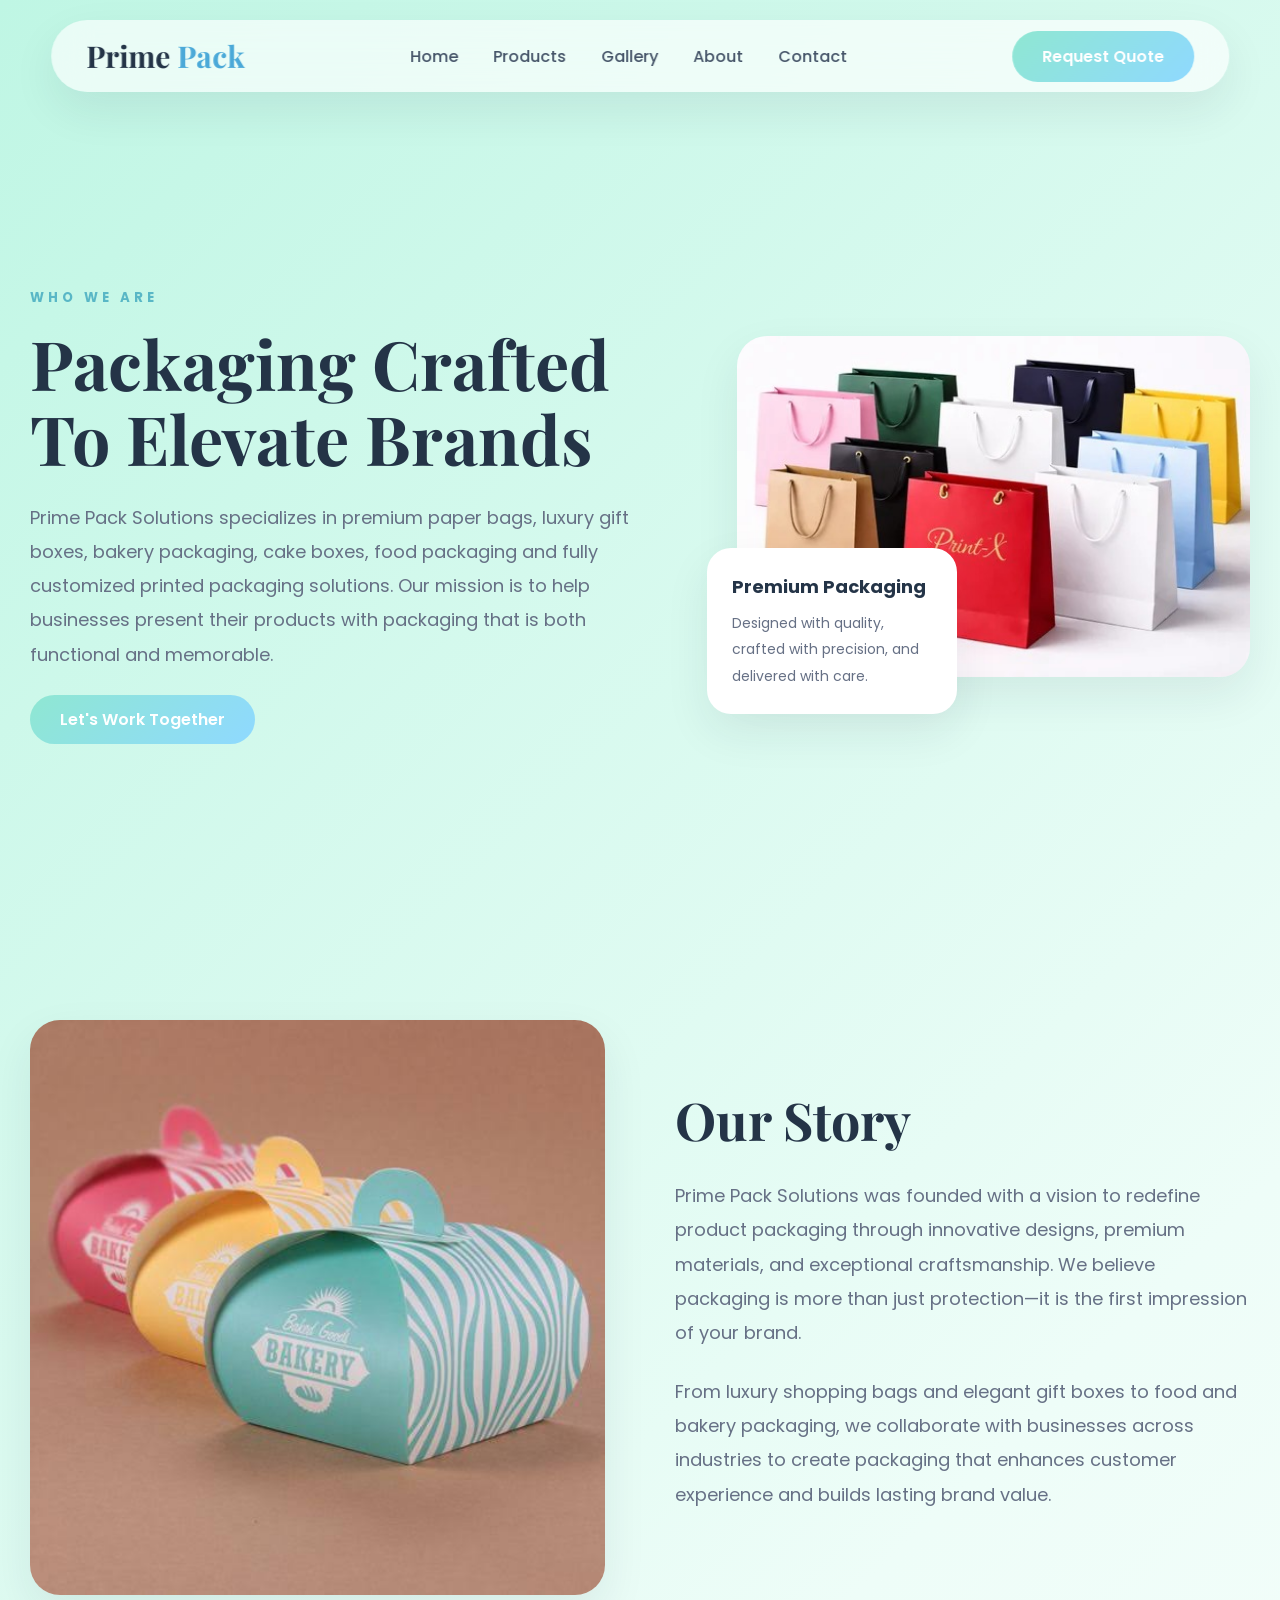
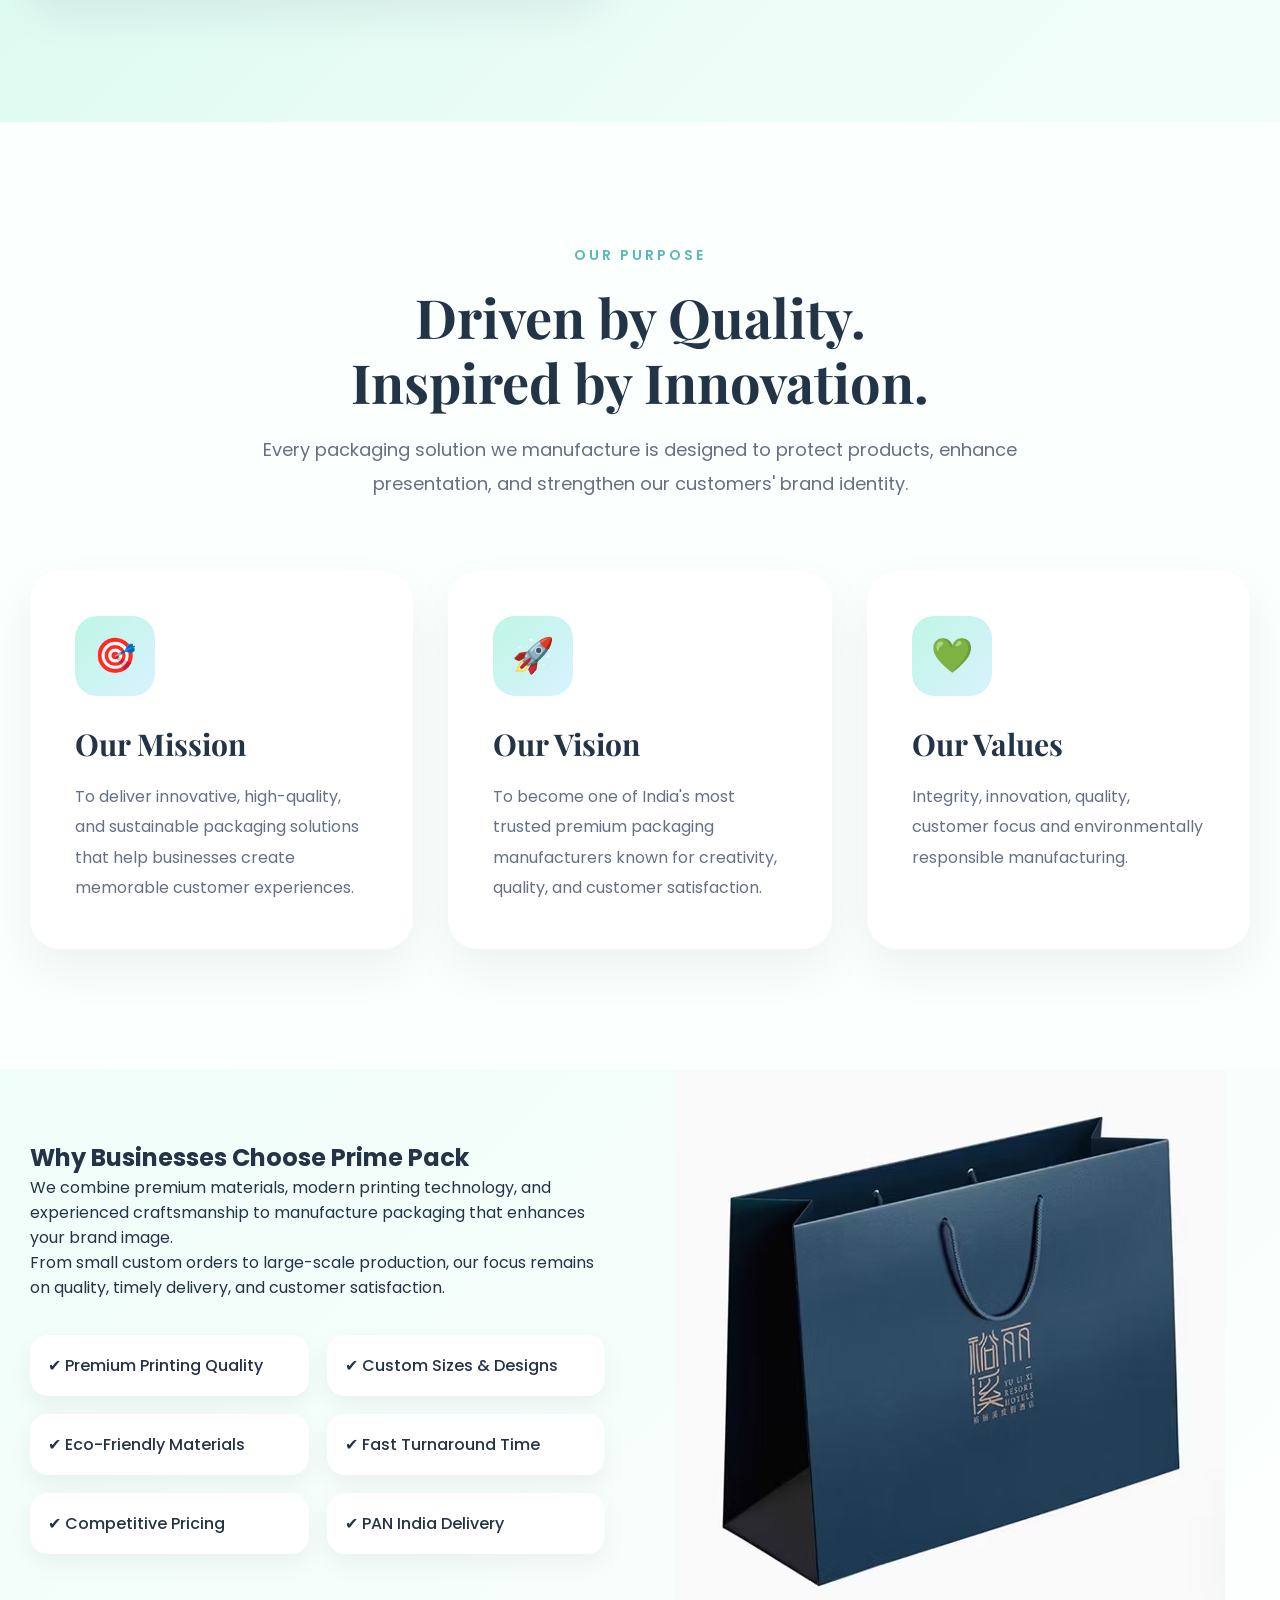
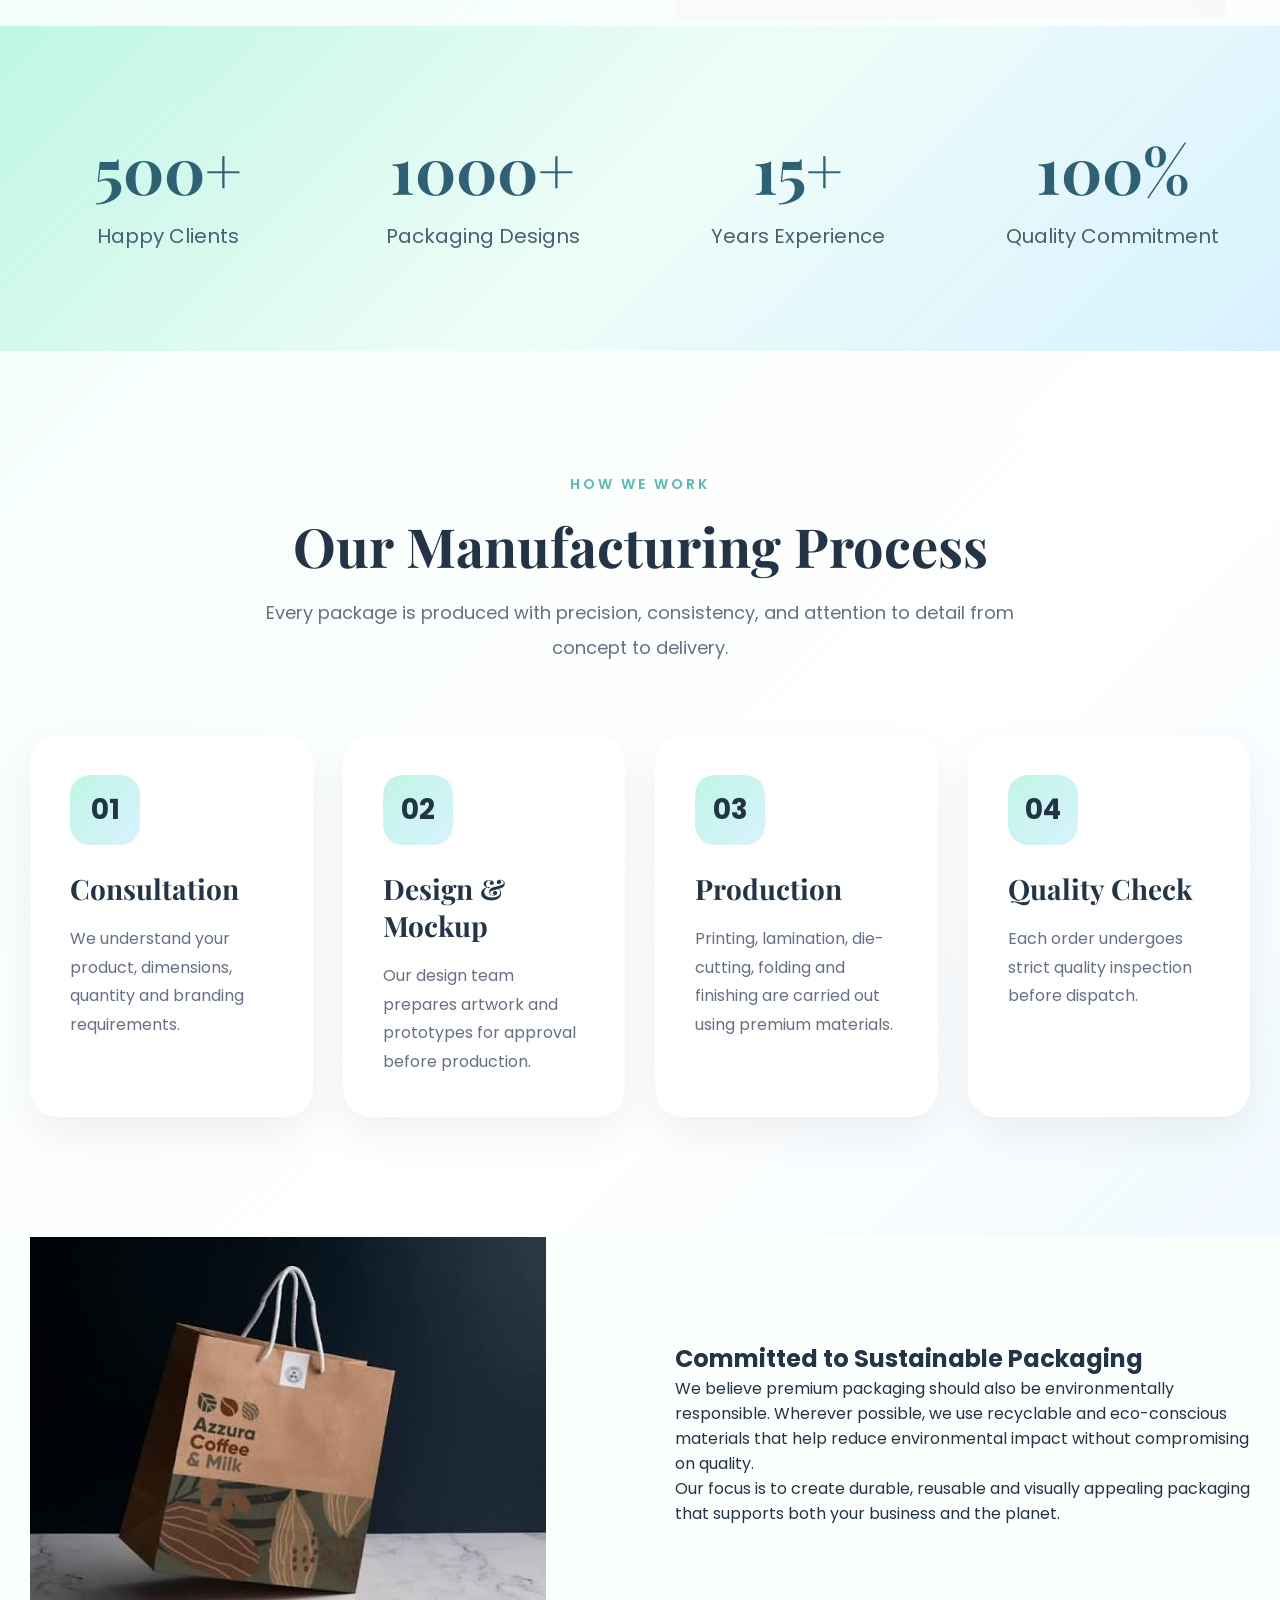
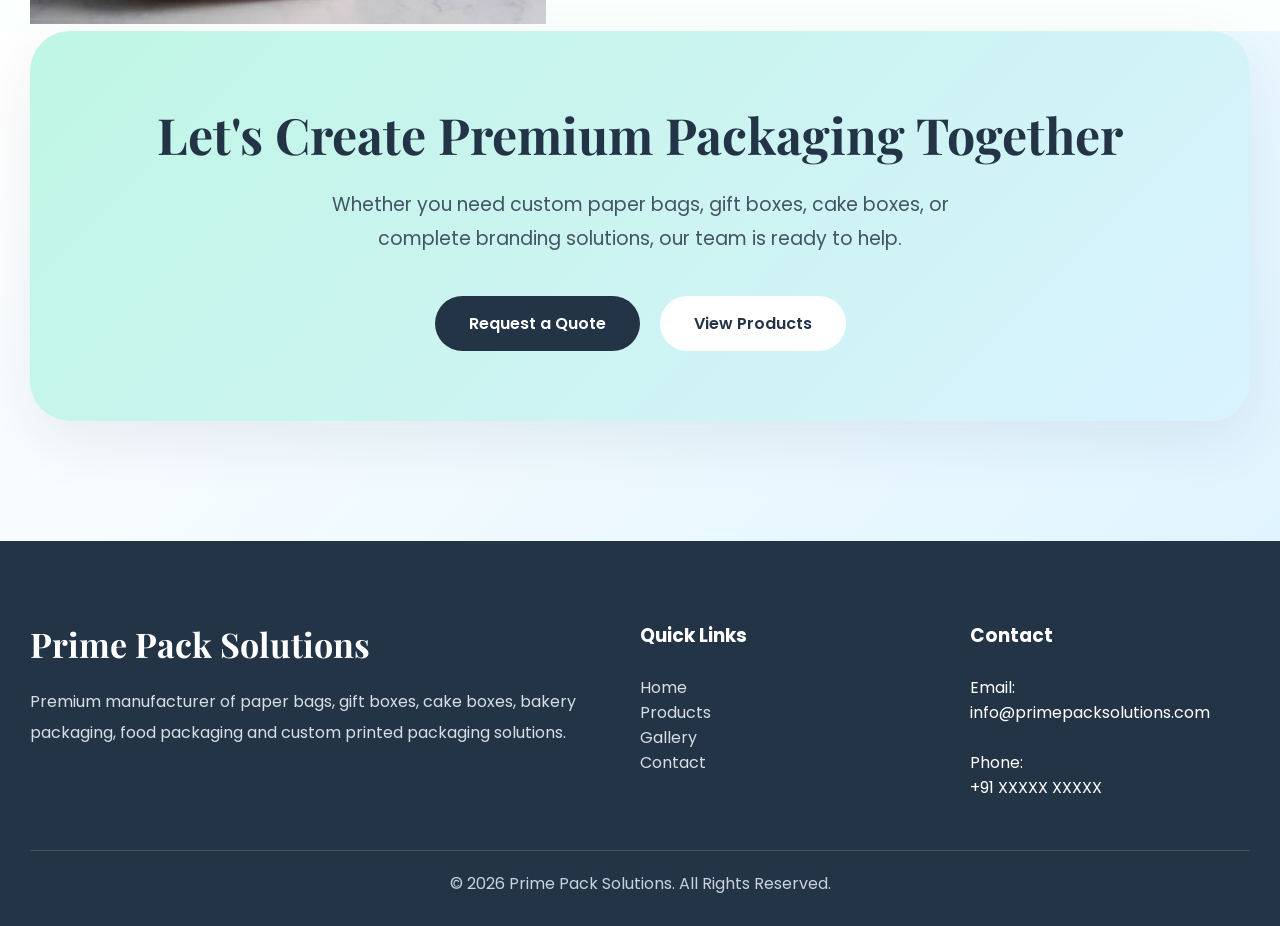
==== about.html @ acff88dc "Built the skeleton" ====
<!DOCTYPE html>
<html lang="en">

<head>

<meta charset="UTF-8">

<meta name="viewport"
content="width=device-width, initial-scale=1.0">

<title>
About | Prime Pack Solutions
</title>

<link rel="preconnect"
href="https://fonts.googleapis.com">

<link rel="preconnect"
href="https://fonts.gstatic.com"
crossorigin>

<link href="https://fonts.googleapis.com/css2?family=Poppins:wght@300;400;500;600;700&family=Playfair+Display:wght@700;800&display=swap"
rel="stylesheet">

<style>

:root{

--mint:#bff6e4;

--mint-light:#eefdf8;

--blue:#d9f2ff;

--pink:#ffe5ef;

--white:#ffffff;

--text:#243447;

--gray:#667085;

--shadow:
0 18px 45px rgba(20,40,70,.08);

}

*{

margin:0;

padding:0;

box-sizing:border-box;

}

html{

scroll-behavior:smooth;

}

body{

font-family:Poppins,sans-serif;

color:var(--text);

background:

linear-gradient(
135deg,
#bff6e4 0%,
#eefdf8 35%,
#ffffff 70%,
#d9f2ff 100%);

overflow-x:hidden;

}

.container{

max-width:1300px;

margin:auto;

padding:0 30px;

}

/* Navigation */

nav{

position:fixed;

top:20px;

left:50%;

transform:translateX(-50%);

width:92%;

height:72px;

background:rgba(255,255,255,.65);

backdrop-filter:blur(18px);

border-radius:60px;

display:flex;

justify-content:space-between;

align-items:center;

padding:0 35px;

box-shadow:var(--shadow);

z-index:999;

}

.logo{

font-size:30px;

font-family:'Playfair Display',serif;

font-weight:bold;

}

.logo span{

color:#4ba9d8;

}

nav ul{

display:flex;

list-style:none;

gap:35px;

}

nav ul li a{

text-decoration:none;

color:#455468;

font-weight:500;

transition:.3s;

}

nav ul li a:hover{

color:#4ba9d8;

}

.quote-btn{

padding:13px 30px;

border-radius:50px;

background:

linear-gradient(
135deg,
#8fe7d2,
#8fd9ff);

text-decoration:none;

color:white;

font-weight:600;

}

/* Hero */

.hero{

min-height:100vh;

display:grid;

grid-template-columns:1.1fr .9fr;

align-items:center;

gap:80px;

padding-top:120px;

}

.hero h5{

letter-spacing:4px;

text-transform:uppercase;

color:#59b7c6;

margin-bottom:18px;

}

.hero h1{

font-family:'Playfair Display',serif;

font-size:68px;

line-height:1.1;

margin-bottom:25px;

}

.hero p{

font-size:18px;

line-height:1.9;

color:#667085;

margin-bottom:35px;

}

.hero-image{

position:relative;

}

.hero-image img{

width:100%;

border-radius:30px;

box-shadow:var(--shadow);

}

.floating-card{

position:absolute;

bottom:-30px;

left:-30px;

background:white;

padding:25px;

border-radius:24px;

box-shadow:var(--shadow);

max-width:250px;

}

.floating-card h3{

font-size:18px;

margin-bottom:10px;

}

.floating-card p{

font-size:14px;

color:#667085;

margin:0;

}

/* Story */

.story{

padding:120px 0;

}

.story-grid{

display:grid;

grid-template-columns:1fr 1fr;

gap:70px;

align-items:center;

}

.story img{

width:100%;

border-radius:30px;

box-shadow:var(--shadow);

}

.story h2{

font-family:'Playfair Display',serif;

font-size:52px;

margin-bottom:25px;

}

.story p{

font-size:18px;

line-height:1.9;

color:#667085;

margin-bottom:25px;

}

@media(max-width:900px){

.hero,
.story-grid{

grid-template-columns:1fr;

}

nav ul{

display:none;

}

.hero h1{

font-size:44px;

}

.story h2{

font-size:40px;

}

}

</style>

</head>

<body>

<nav>

<div class="logo">

Prime <span>Pack</span>

</div>

<ul>

<li><a href="index.html">Home</a></li>

<li><a href="products.html">Products</a></li>

<li><a href="gallery.html">Gallery</a></li>

<li><a href="about.html">About</a></li>

<li><a href="contact.html">Contact</a></li>

</ul>

<a href="contact.html" class="quote-btn">

Request Quote

</a>

</nav>

<section class="hero container">

<div>

<h5>

Who We Are

</h5>

<h1>

Packaging

Crafted

To

Elevate

Brands

</h1>

<p>

Prime Pack Solutions specializes in premium paper bags, luxury gift boxes,
bakery packaging, cake boxes, food packaging and fully customized printed
packaging solutions. Our mission is to help businesses present their products
with packaging that is both functional and memorable.

</p>

<a href="contact.html" class="quote-btn">

Let's Work Together

</a>

</div>

<div class="hero-image">

<img src="images/PP_Bags_6.jpeg">

<div class="floating-card">

<h3>

Premium Packaging

</h3>

<p>

Designed with quality,
crafted with precision,
and delivered with care.

</p>

</div>

</div>

</section>

<section class="story">

<div class="container">

<div class="story-grid">

<div>

<img src="images/PP_CakeBox_3.jpeg">

</div>

<div>

<h2>

Our Story

</h2>

<p>

Prime Pack Solutions was founded with a vision to redefine product packaging
through innovative designs, premium materials, and exceptional craftsmanship.
We believe packaging is more than just protection—it is the first impression
of your brand.

</p>

<p>

From luxury shopping bags and elegant gift boxes to food and bakery packaging,
we collaborate with businesses across industries to create packaging that
enhances customer experience and builds lasting brand value.

</p>

</div>

</div>

</div>

</section>

<!-- ==========================================
MISSION • VISION • VALUES
========================================== -->

<section class="mission-section">

<div class="container">

<div class="section-heading">

<span>OUR PURPOSE</span>

<h2>Driven by Quality.<br>Inspired by Innovation.</h2>

<p>
Every packaging solution we manufacture is designed to
protect products, enhance presentation, and strengthen
our customers' brand identity.
</p>

</div>

<div class="mission-grid">

<div class="mission-card">

<div class="icon-box">🎯</div>

<h3>Our Mission</h3>

<p>

To deliver innovative,
high-quality,
and sustainable packaging solutions
that help businesses create memorable customer experiences.

</p>

</div>

<div class="mission-card">

<div class="icon-box">🚀</div>

<h3>Our Vision</h3>

<p>

To become one of India's most trusted
premium packaging manufacturers
known for creativity,
quality,
and customer satisfaction.

</p>

</div>

<div class="mission-card">

<div class="icon-box">💚</div>

<h3>Our Values</h3>

<p>

Integrity,
innovation,
quality,
customer focus
and environmentally responsible manufacturing.

</p>

</div>

</div>

</div>

</section>

<style>

.mission-section{

padding:120px 0;

background:#fbfffd;

}

.section-heading{

max-width:760px;

margin:auto auto 70px;

text-align:center;

}

.section-heading span{

letter-spacing:3px;

font-size:14px;

font-weight:600;

color:#5bb9b5;

}

.section-heading h2{

font-family:'Playfair Display',serif;

font-size:54px;

margin:18px 0;

line-height:1.2;

}

.section-heading p{

font-size:18px;

line-height:1.9;

color:#667085;

}

.mission-grid{

display:grid;

grid-template-columns:repeat(auto-fit,minmax(280px,1fr));

gap:35px;

}

.mission-card{

background:white;

padding:45px;

border-radius:30px;

box-shadow:0 20px 50px rgba(0,0,0,.06);

transition:.35s;

}

.mission-card:hover{

transform:translateY(-10px);

}

.icon-box{

width:80px;

height:80px;

border-radius:22px;

display:flex;

align-items:center;

justify-content:center;

font-size:34px;

background:linear-gradient(
135deg,
#bff6e4,
#d9f2ff);

margin-bottom:28px;

}

.mission-card h3{

font-family:'Playfair Display';

font-size:30px;

margin-bottom:18px;

}

.mission-card p{

line-height:1.9;

color:#667085;

}

</style>

<!-- ==========================================
WHY PRIME PACK
========================================== -->

<section>

<div class="container">

<div class="story-grid">

<div>

<h2>

Why Businesses Choose Prime Pack

</h2>

<p>

We combine premium materials,
modern printing technology,
and experienced craftsmanship
to manufacture packaging
that enhances your brand image.

</p>

<p>

From small custom orders to large-scale production,
our focus remains on quality,
timely delivery,
and customer satisfaction.

</p>

<div class="points">

<div>✔ Premium Printing Quality</div>

<div>✔ Custom Sizes & Designs</div>

<div>✔ Eco-Friendly Materials</div>

<div>✔ Fast Turnaround Time</div>

<div>✔ Competitive Pricing</div>

<div>✔ PAN India Delivery</div>

</div>

</div>

<div>

<img src="images/PP_Bags_5.jpeg">

</div>

</div>

</div>

</section>

<style>

.points{

display:grid;

grid-template-columns:repeat(2,1fr);

gap:18px;

margin-top:35px;

}

.points div{

background:white;

padding:18px;

border-radius:18px;

box-shadow:0 10px 25px rgba(0,0,0,.05);

font-weight:500;

}

@media(max-width:768px){

.points{

grid-template-columns:1fr;

}

}

</style>

<!-- ==========================================
STATISTICS
========================================== -->

<section
style="
background:
linear-gradient(
135deg,
#bff6e4,
#eefdf8,
#d9f2ff);
padding:100px 0;
">

<div class="container">

<div class="stats">

<div>

<h2>500+</h2>

<p>Happy Clients</p>

</div>

<div>

<h2>1000+</h2>

<p>Packaging Designs</p>

</div>

<div>

<h2>15+</h2>

<p>Years Experience</p>

</div>

<div>

<h2>100%</h2>

<p>Quality Commitment</p>

</div>

</div>

</div>

</section>

<style>

.stats{

display:grid;

grid-template-columns:repeat(auto-fit,minmax(220px,1fr));

text-align:center;

gap:40px;

}

.stats h2{

font-family:'Playfair Display';

font-size:64px;

color:#2f6175;

}

.stats p{

margin-top:10px;

font-size:20px;

color:#48606f;

}

</style>

<!-- ==========================================
MANUFACTURING PROCESS
========================================== -->

<section class="manufacturing">

<div class="container">

<div class="section-heading">

<span>HOW WE WORK</span>

<h2>Our Manufacturing Process</h2>

<p>
Every package is produced with precision, consistency,
and attention to detail from concept to delivery.
</p>

</div>

<div class="process-grid">

<div class="process-card">
<div class="step-no">01</div>
<h3>Consultation</h3>
<p>
We understand your product, dimensions, quantity and branding requirements.
</p>
</div>

<div class="process-card">
<div class="step-no">02</div>
<h3>Design & Mockup</h3>
<p>
Our design team prepares artwork and prototypes for approval before production.
</p>
</div>

<div class="process-card">
<div class="step-no">03</div>
<h3>Production</h3>
<p>
Printing, lamination, die-cutting, folding and finishing are carried out using premium materials.
</p>
</div>

<div class="process-card">
<div class="step-no">04</div>
<h3>Quality Check</h3>
<p>
Each order undergoes strict quality inspection before dispatch.
</p>
</div>

</div>

</div>

</section>

<style>

.manufacturing{

padding:120px 0;

}

.process-grid{

display:grid;

grid-template-columns:repeat(auto-fit,minmax(250px,1fr));

gap:30px;

}

.process-card{

background:white;

padding:40px;

border-radius:28px;

box-shadow:0 18px 45px rgba(0,0,0,.06);

transition:.35s;

}

.process-card:hover{

transform:translateY(-10px);

}

.step-no{

width:70px;

height:70px;

border-radius:20px;

display:flex;

align-items:center;

justify-content:center;

background:linear-gradient(135deg,#bff6e4,#d9f2ff);

font-size:28px;

font-weight:bold;

margin-bottom:25px;

}

.process-card h3{

font-family:'Playfair Display';

font-size:28px;

margin-bottom:18px;

}

.process-card p{

line-height:1.8;

color:#667085;

}

</style>



<!-- ==========================================
SUSTAINABILITY
========================================== -->

<section
style="background:#fbfffd;">

<div class="container">

<div class="story-grid">

<div>

<img src="images/PP_Bags_2.jpeg" alt="Eco Friendly Packaging">

</div>

<div>

<h2>

Committed to Sustainable Packaging

</h2>

<p>

We believe premium packaging should also be environmentally responsible.
Wherever possible, we use recyclable and eco-conscious materials that help
reduce environmental impact without compromising on quality.

</p>

<p>

Our focus is to create durable, reusable and visually appealing packaging
that supports both your business and the planet.

</p>

</div>

</div>

</div>

</section>



<!-- ==========================================
CALL TO ACTION
========================================== -->

<section>

<div class="container">

<div class="cta-box">

<h2>

Let's Create Premium Packaging Together

</h2>

<p>

Whether you need custom paper bags,
gift boxes,
cake boxes,
or complete branding solutions,
our team is ready to help.

</p>

<div class="cta-buttons">

<a href="contact.html" class="primary-btn">

Request a Quote

</a>

<a href="products.html" class="secondary-btn">

View Products

</a>

</div>

</div>

</div>

</section>

<style>

.cta-box{

background:

linear-gradient(
135deg,
#bff6e4,
#d9f2ff);

padding:70px;

border-radius:40px;

text-align:center;

box-shadow:0 20px 60px rgba(20,40,70,.08);

}

.cta-box h2{

font-family:'Playfair Display';

font-size:50px;

margin-bottom:20px;

}

.cta-box p{

font-size:19px;

line-height:1.8;

max-width:700px;

margin:auto auto 40px;

color:#425466;

}

.cta-buttons{

display:flex;

justify-content:center;

gap:20px;

flex-wrap:wrap;

}

.primary-btn{

background:#243447;

color:white;

padding:15px 34px;

border-radius:50px;

text-decoration:none;

font-weight:600;

transition:.3s;

}

.primary-btn:hover{

background:#1a2733;

}

.secondary-btn{

background:white;

padding:15px 34px;

border-radius:50px;

text-decoration:none;

font-weight:600;

color:#243447;

}

.secondary-btn:hover{

background:#eefdf8;

}

</style>



<!-- ==========================================
FOOTER
========================================== -->

<footer
style="
margin-top:120px;
background:#243447;
color:white;
padding:80px 0 30px;
">

<div class="container">

<div style="
display:grid;
grid-template-columns:2fr 1fr 1fr;
gap:50px;
">

<div>

<h2
style="
font-family:'Playfair Display';
font-size:34px;
margin-bottom:20px;
">

Prime Pack Solutions

</h2>

<p
style="
line-height:1.9;
color:#d7dee6;
">

Premium manufacturer of paper bags,
gift boxes,
cake boxes,
bakery packaging,
food packaging
and custom printed packaging solutions.

</p>

</div>

<div>

<h3>Quick Links</h3>

<br>

<p><a href="index.html" style="color:#d7dee6;text-decoration:none;">Home</a></p>

<p><a href="products.html" style="color:#d7dee6;text-decoration:none;">Products</a></p>

<p><a href="gallery.html" style="color:#d7dee6;text-decoration:none;">Gallery</a></p>

<p><a href="contact.html" style="color:#d7dee6;text-decoration:none;">Contact</a></p>

</div>

<div>

<h3>Contact</h3>

<br>

<p>Email:</p>

<p>info@primepacksolutions.com</p>

<br>

<p>Phone:</p>

<p>+91 XXXXX XXXXX</p>

</div>

</div>

<hr style="
margin:50px 0 20px;
border:none;
height:1px;
background:rgba(255,255,255,.15);
">

<p style="text-align:center;color:#c8d3de;">

© 2026 Prime Pack Solutions. All Rights Reserved.

</p>

</div>

</footer>

</body>

</html>
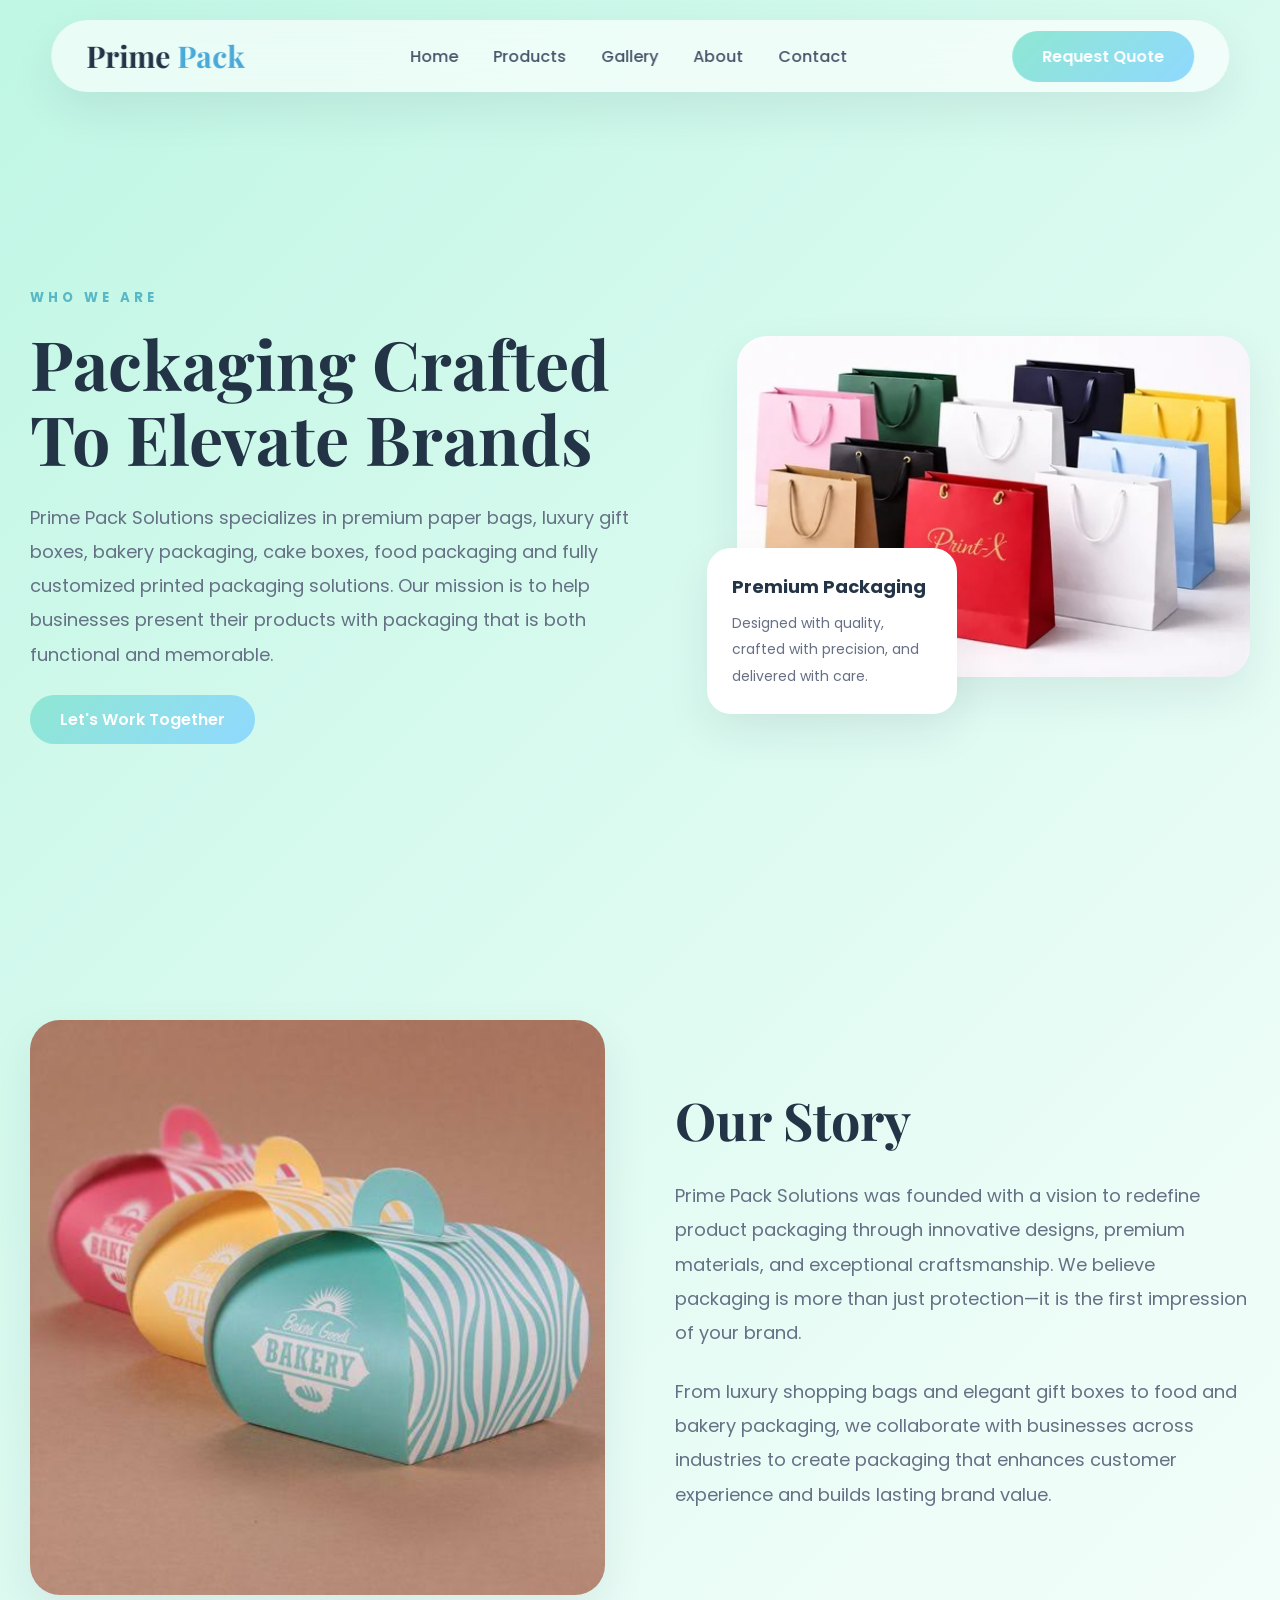
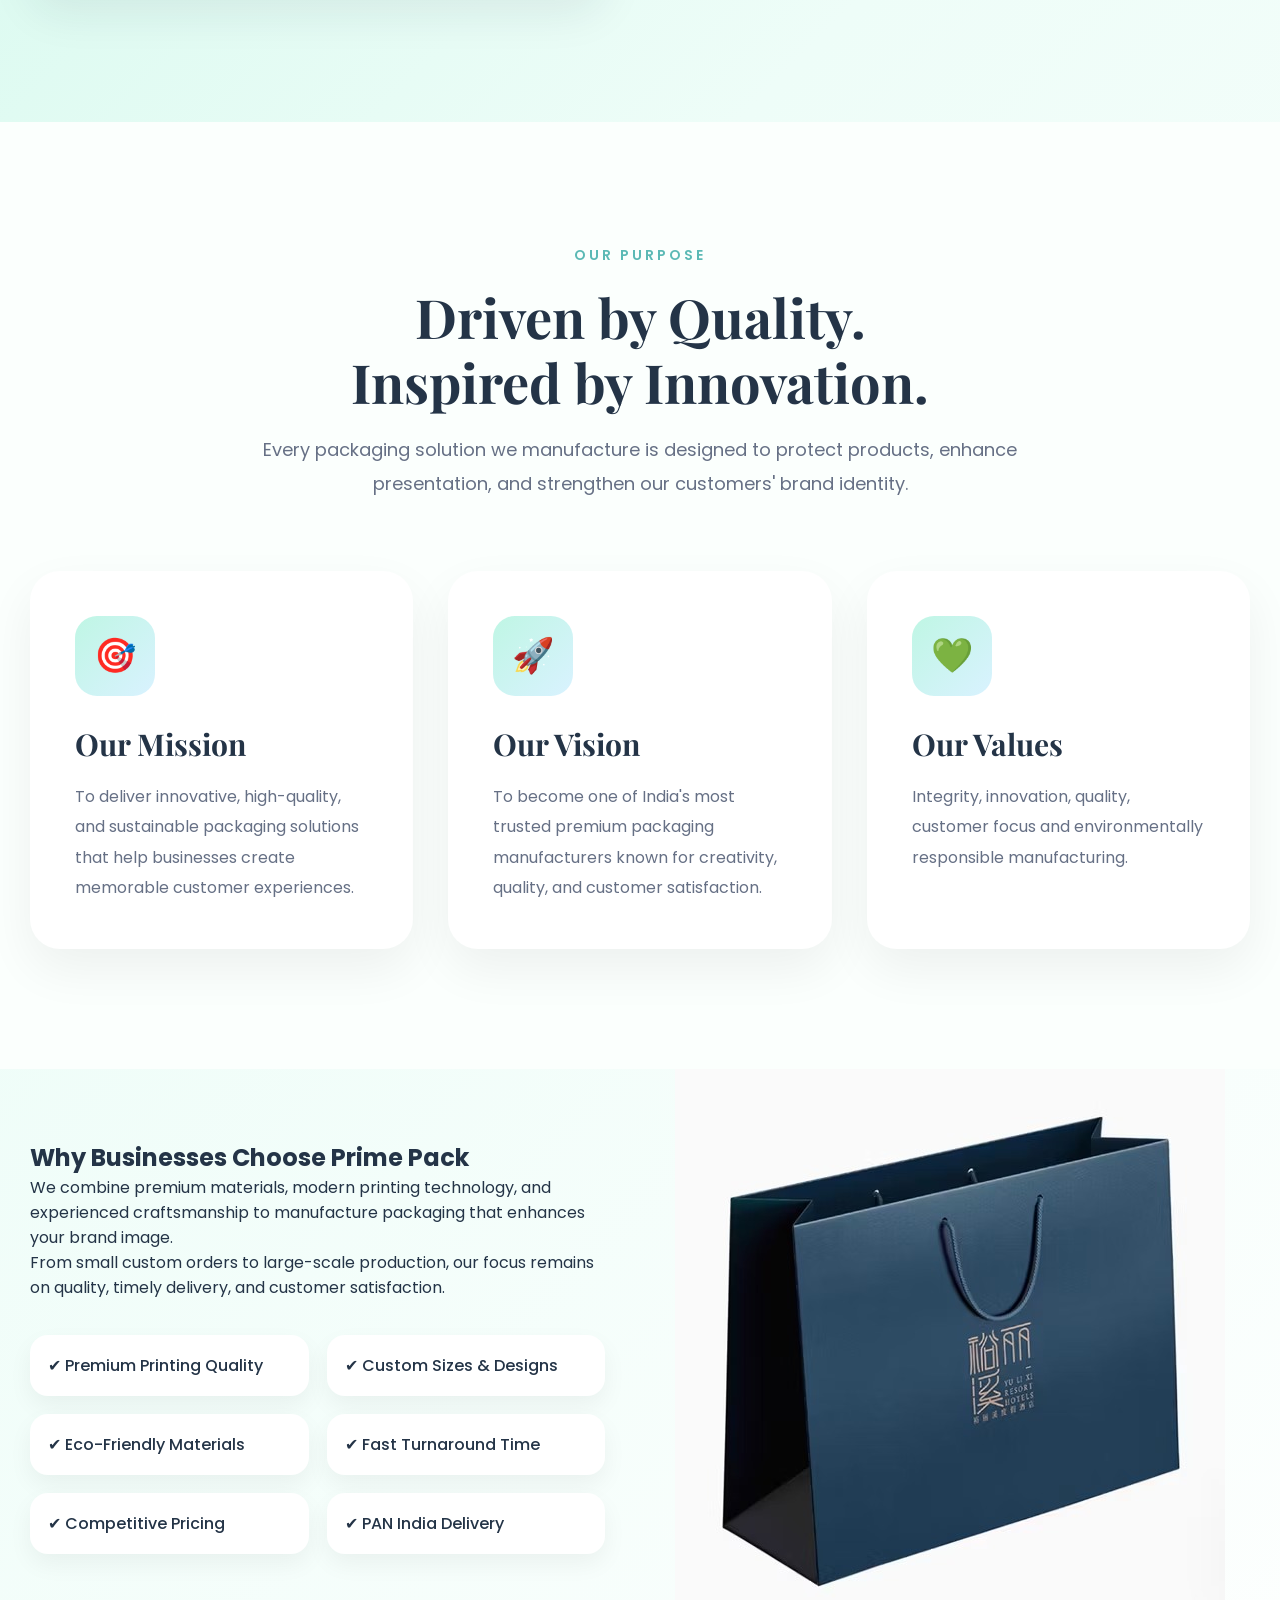
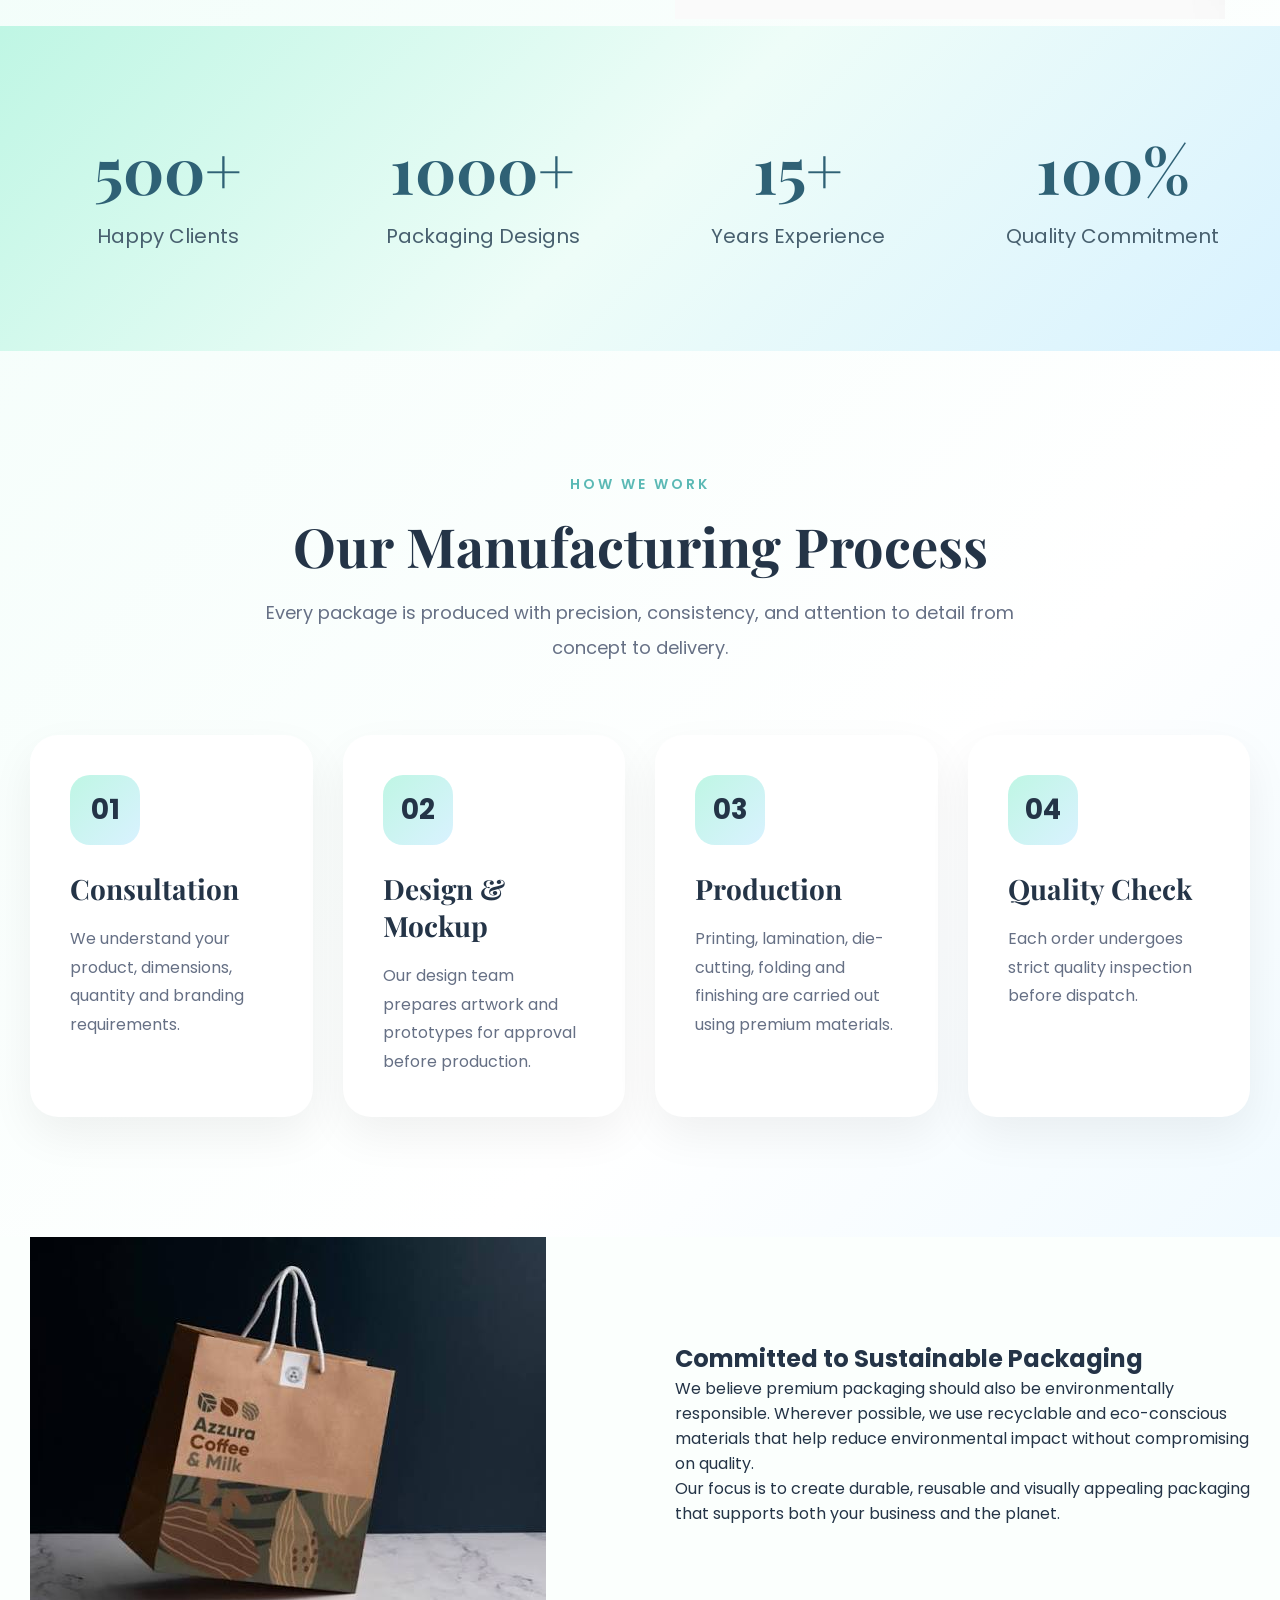
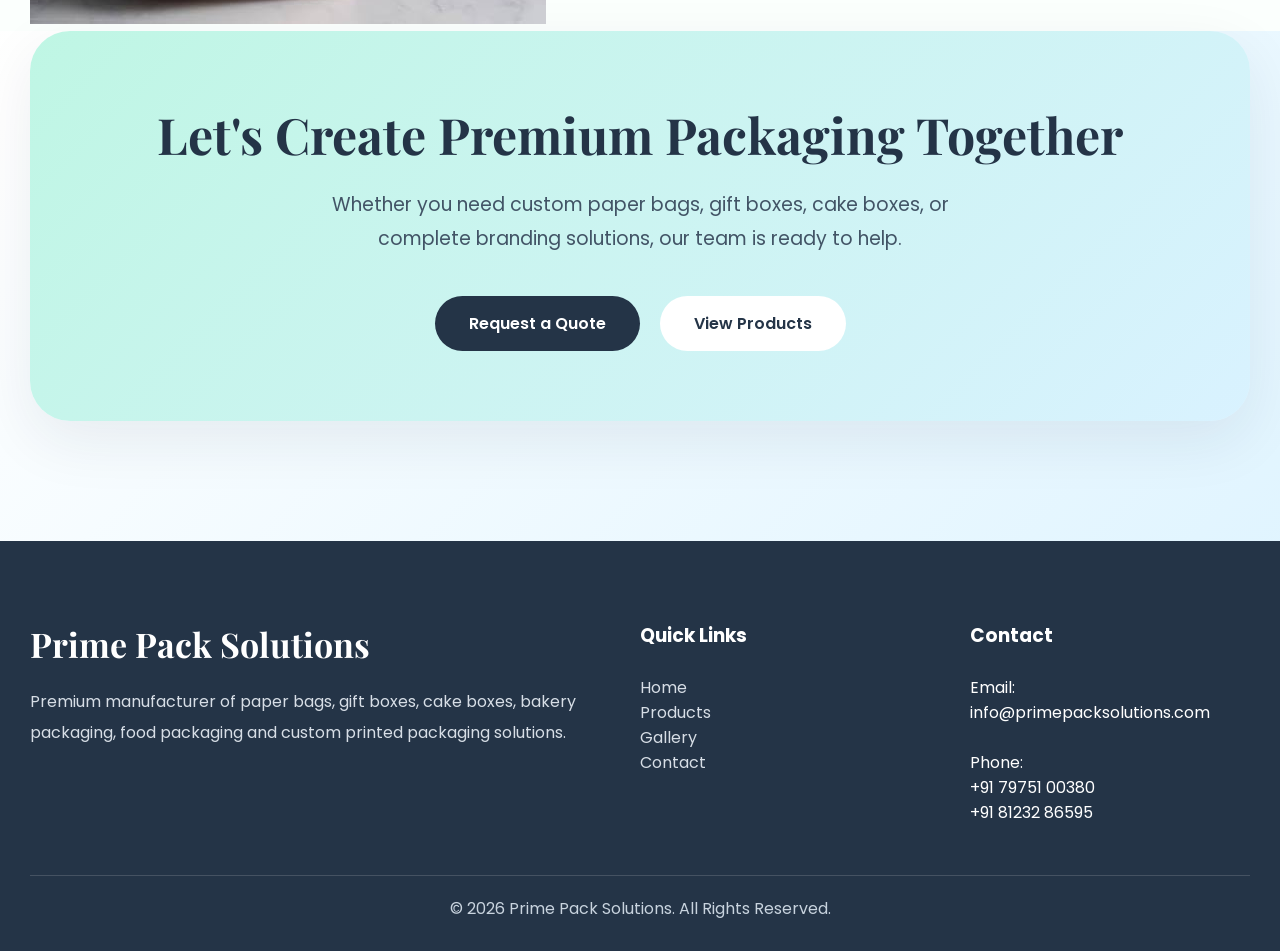
==== commit b1248978: "Single page website" ====
--- a/about.html
+++ b/about.html
@@ -1370,7 +1370,8 @@
 
 <p>Phone:</p>
 
-<p>+91 XXXXX XXXXX</p>
+<p>+91 79751 00380</p>
+<p>+91 81232 86595</p>
 
 </div>
 
